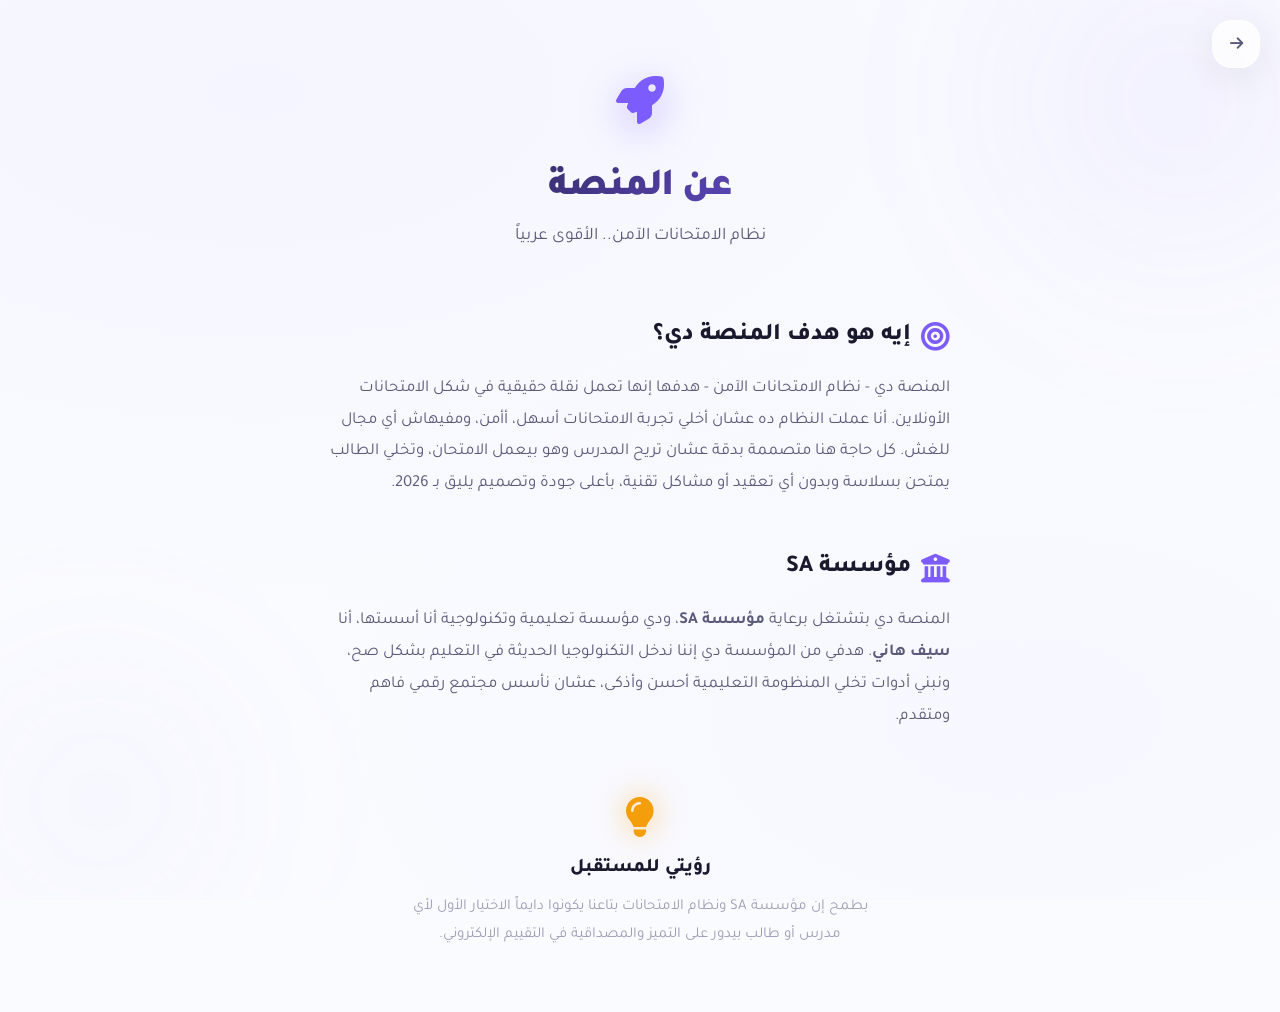
==== about.html @ 909e769b "Add files via upload" ====
<!doctype html>
<html lang="ar" dir="rtl">
  <head>
    <meta charset="UTF-8" />
    <meta
      name="viewport"
      content="width=device-width, initial-scale=1.0, maximum-scale=1.0, user-scalable=no, viewport-fit=cover"
    />
    <title>عن المنصة — نظام الامتحانات الآمن SA</title>
    <link
      rel="icon"
      type="image/svg+xml"
      href="data:image/svg+xml,%3Csvg xmlns='http://www.w3.org/2000/svg' viewBox='0 0 24 24' fill='none' stroke='%237c5cfc' stroke-width='2' stroke-linecap='round' stroke-linejoin='round'%3E%3Cpath d='M22 10v6M2 10l10-5 10 5-10 5z'/%3E%3Cpath d='M6 12v5c3 3 9 3 12 0v-5'/%3E%3C/svg%3E"
    />
    <link rel="stylesheet" href="css/style.css" />
    <link
      rel="stylesheet"
      href="https://cdnjs.cloudflare.com/ajax/libs/font-awesome/6.5.1/css/all.min.css"
    />
  </head>

  <body>
    <div
      style="
        position: fixed;
        inset: 0;
        pointer-events: none;
        z-index: 0;
        overflow: hidden;
      "
    >
      <div
        style="
          position: absolute;
          width: 500px;
          height: 500px;
          border-radius: 50%;
          background: radial-gradient(
            circle,
            rgba(124, 92, 252, 0.08),
            transparent 70%
          );
          top: -150px;
          right: -150px;
          animation: orbFloat 25s infinite;
          filter: blur(80px);
        "
      ></div>
      <div
        style="
          position: absolute;
          width: 400px;
          height: 400px;
          border-radius: 50%;
          background: radial-gradient(
            circle,
            rgba(167, 139, 250, 0.06),
            transparent 70%
          );
          bottom: -100px;
          left: -100px;
          animation: orbFloat 20s infinite reverse;
          filter: blur(80px);
        "
      ></div>
    </div>

    <nav
      class="float-actions"
      style="
        top: 20px;
        bottom: auto;
        right: 20px;
        left: auto;
        transform: none;
        width: auto;
        z-index: 1000;
        padding: 4px;
      "
    >
      <button
        class="float-pill"
        onclick="history.back()"
        title="رجوع"
        style="width: 40px; height: 40px"
      >
        <i class="fa-solid fa-arrow-right"></i>
      </button>
    </nav>

    <main
      class="main"
      style="
        max-width: 700px;
        position: relative;
        z-index: 1;
        padding-top: 60px;
      "
    >
      <div class="page-head" style="text-align: center; margin-bottom: 4rem">
        <div
          style="
            width: 80px;
            height: 80px;
            margin: 0 auto 1.5rem;
            background: transparent;
            border-radius: 20px;
            display: flex;
            align-items: center;
            justify-content: center;
            animation: float 4s infinite ease-in-out;
          "
        >
          <i
            class="fa-solid fa-rocket"
            style="
              font-size: 3rem;
              color: var(--accent);
              filter: drop-shadow(0 10px 20px rgba(124, 92, 252, 0.4));
            "
          ></i>
        </div>
        <h1
          class="page-title"
          style="font-size: 2.4rem; margin-bottom: 0.5rem; font-weight: 900"
        >
          عن المنصة
        </h1>
        <p class="page-desc" style="font-size: 1.1rem; color: var(--text2)">
          نظام الامتحانات الآمن.. الأقوى عربياً
        </p>
      </div>

      <div style="padding: 0 1rem; text-align: right">
        <h2
          style="
            font-size: 1.5rem;
            font-weight: 800;
            color: var(--text);
            margin-bottom: 1rem;
            display: flex;
            align-items: center;
            gap: 10px;
          "
        >
          <i
            class="fa-solid fa-bullseye"
            style="
              color: var(--accent);
              font-size: 1.8rem;
              animation: pulseGlow 2s infinite;
            "
          ></i>
          إيه هو هدف المنصة دي؟
        </h2>
        <p
          style="
            font-size: 1.05rem;
            line-height: 1.9;
            color: var(--text2);
            margin-bottom: 3rem;
          "
        >
          المنصة دي - نظام الامتحانات الآمن - هدفها إنها تعمل نقلة حقيقية في شكل
          الامتحانات الأونلاين. أنا عملت النظام ده عشان أخلي تجربة الامتحانات
          أسهل، أأمن، ومفيهاش أي مجال للغش. كل حاجة هنا متصممة بدقة عشان تريح
          المدرس وهو بيعمل الامتحان، وتخلي الطالب يمتحن بسلاسة وبدون أي تعقيد أو
          مشاكل تقنية، بأعلى جودة وتصميم يليق بـ 2026.
        </p>

        <h2
          style="
            font-size: 1.5rem;
            font-weight: 800;
            color: var(--text);
            margin-bottom: 1rem;
            display: flex;
            align-items: center;
            gap: 10px;
          "
        >
          <i
            class="fa-solid fa-building-columns"
            style="
              color: var(--accent);
              font-size: 1.8rem;
              animation: float 3s infinite ease-in-out;
            "
          ></i>
          مؤسسة SA
        </h2>
        <p
          style="
            font-size: 1.05rem;
            line-height: 1.9;
            color: var(--text2);
            margin-bottom: 3rem;
          "
        >
          المنصة دي بتشتغل برعاية <strong>مؤسسة SA</strong>، ودي مؤسسة تعليمية
          وتكنولوجية أنا أسستها، أنا <strong>سيف هاني</strong>. هدفي من المؤسسة
          دي إننا ندخل التكنولوجيا الحديثة في التعليم بشكل صح، ونبني أدوات تخلي
          المنظومة التعليمية أحسن وأذكى، عشان نأسس مجتمع رقمي فاهم ومتقدم.
        </p>

        <div style="text-align: center; margin-top: 4rem">
          <i
            class="fa-solid fa-lightbulb"
            style="
              font-size: 2.5rem;
              color: var(--orange);
              margin-bottom: 1rem;
              filter: drop-shadow(0 0 15px rgba(255, 165, 0, 0.5));
            "
          ></i>
          <h3
            style="
              font-size: 1.2rem;
              font-weight: 800;
              margin-bottom: 0.5rem;
              color: var(--text);
            "
          >
            رؤيتي للمستقبل
          </h3>
          <p
            style="
              font-size: 0.95rem;
              color: var(--text3);
              line-height: 1.8;
              max-width: 500px;
              margin: 0 auto;
            "
          >
            بطمح إن مؤسسة SA ونظام الامتحانات بتاعنا يكونوا دايماً الاختيار
            الأول لأي مدرس أو طالب بيدور على التميز والمصداقية في التقييم
            الإلكتروني.
          </p>
        </div>
      </div>
    </main>
  </body>
</html>
---- css/style.css ----
@import url("base.css");
@import url("components.css");
@import url("pages.css");
@import url("exam.css");
@import url("mobile.css");
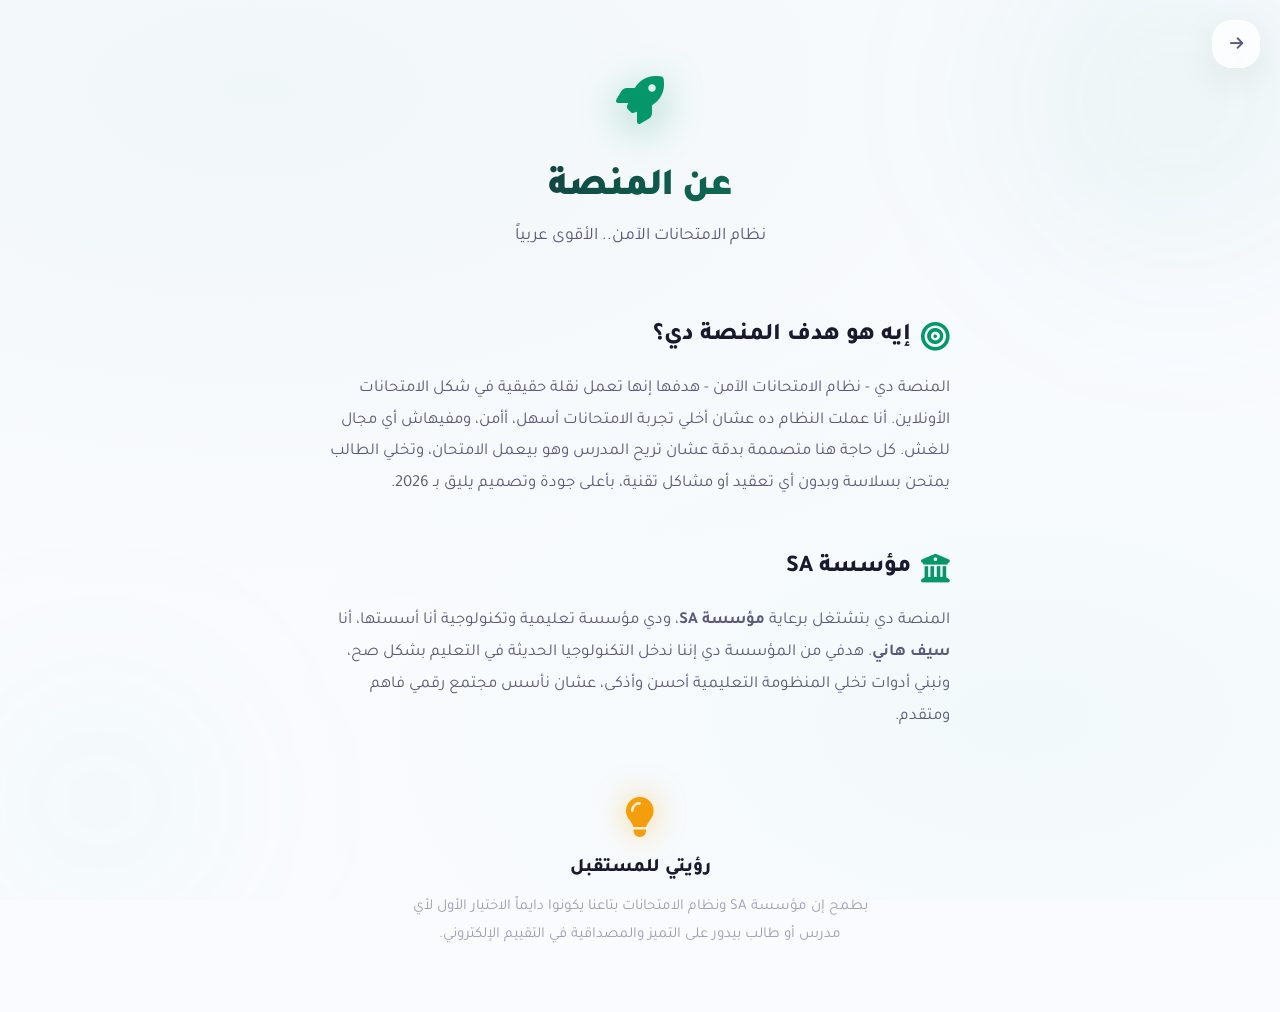
==== commit 9c2fac9c: "تحديث شامل: تغيير الألوان لـ Emerald Green، إشعارات Toast بدل alert، تحسين رفع الصور، باسورد بصري، ا" ====
--- a/about.html
+++ b/about.html
@@ -10,7 +10,7 @@
     <link
       rel="icon"
       type="image/svg+xml"
-      href="data:image/svg+xml,%3Csvg xmlns='http://www.w3.org/2000/svg' viewBox='0 0 24 24' fill='none' stroke='%237c5cfc' stroke-width='2' stroke-linecap='round' stroke-linejoin='round'%3E%3Cpath d='M22 10v6M2 10l10-5 10 5-10 5z'/%3E%3Cpath d='M6 12v5c3 3 9 3 12 0v-5'/%3E%3C/svg%3E"
+      href="data:image/svg+xml,%3Csvg xmlns='http://www.w3.org/2000/svg' viewBox='0 0 24 24' fill='none' stroke='%23059669' stroke-width='2' stroke-linecap='round' stroke-linejoin='round'%3E%3Cpath d='M22 10v6M2 10l10-5 10 5-10 5z'/%3E%3Cpath d='M6 12v5c3 3 9 3 12 0v-5'/%3E%3C/svg%3E"
     />
     <link rel="stylesheet" href="css/style.css" />
     <link
@@ -37,7 +37,7 @@
           border-radius: 50%;
           background: radial-gradient(
             circle,
-            rgba(124, 92, 252, 0.08),
+            rgba(5, 150, 105, 0.08),
             transparent 70%
           );
           top: -150px;
@@ -54,7 +54,7 @@
           border-radius: 50%;
           background: radial-gradient(
             circle,
-            rgba(167, 139, 250, 0.06),
+            rgba(52, 211, 153, 0.06),
             transparent 70%
           );
           bottom: -100px;
@@ -116,7 +116,7 @@
             style="
               font-size: 3rem;
               color: var(--accent);
-              filter: drop-shadow(0 10px 20px rgba(124, 92, 252, 0.4));
+              filter: drop-shadow(0 10px 20px rgba(5, 150, 105, 0.4));
             "
           ></i>
         </div>
